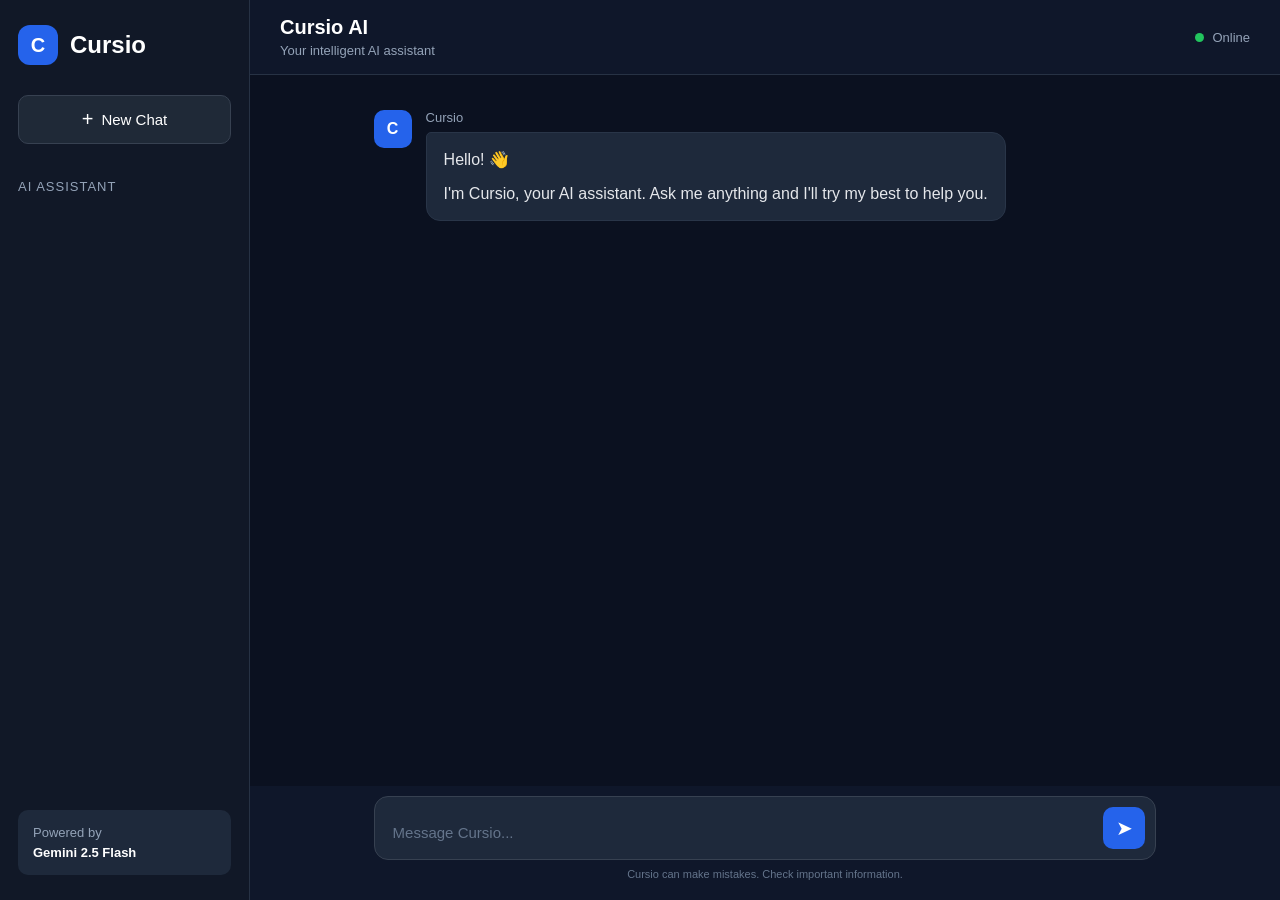
==== frontend/index.html @ e5de21ed "Initial commit" ====
<!DOCTYPE html>
<html lang="en">

<head>
    <meta charset="UTF-8">
    <meta name="viewport" content="width=device-width, initial-scale=1.0">

    <title>Cursio AI</title>

    <link rel="stylesheet" href="style.css">
</head>

<body>

<div class="app">

    <!-- SIDEBAR -->
    <aside class="sidebar">

        <div class="logo">
            <div class="logo-icon">C</div>
            <span>Cursio</span>
        </div>

        <button class="new-chat" onclick="newChat()">
            <span>+</span>
            New Chat
        </button>

        <div class="sidebar-title">
            AI Assistant
        </div>

        <div class="sidebar-info">
            <p>Powered by</p>
            <strong>Gemini 2.5 Flash</strong>
        </div>

    </aside>


    <!-- MAIN -->
    <main class="main">

        <!-- HEADER -->
        <header class="header">

            <div>
                <h1>Cursio AI</h1>
                <p>Your intelligent AI assistant</p>
            </div>

            <div class="connection">
                <span class="connection-dot"></span>
                Online
            </div>

        </header>


        <!-- CHAT -->
        <section id="chatBox" class="chat-box">

            <!-- Welcome message -->
            <div class="message bot-message">

                <div class="avatar">
                    C
                </div>

                <div class="message-body">

                    <div class="name">
                        Cursio
                    </div>

                    <div class="bubble">
                        <p>
                            Hello! 👋
                        </p>

                        <p>
                            I'm Cursio, your AI assistant.
                            Ask me anything and I'll try my best to help you.
                        </p>
                    </div>

                </div>

            </div>

        </section>


        <!-- INPUT -->
        <div class="input-container">

            <div class="input-box">

                <textarea
                    id="messageInput"
                    placeholder="Message Cursio..."
                    rows="1"
                    autocomplete="off"
                ></textarea>

                <button
                    id="sendButton"
                    onclick="sendMessage()"
                    title="Send message"
                >
                    ➤
                </button>

            </div>

            <p class="disclaimer">
                Cursio can make mistakes. Check important information.
            </p>

        </div>

    </main>

</div>


<script src="script.js"></script>

</body>
</html>
---- frontend/style.css ----
* {
    margin: 0;
    padding: 0;
    box-sizing: border-box;
}

body {
    font-family: Arial, Helvetica, sans-serif;
    background: #0b1120;
    color: #ffffff;
    height: 100vh;
    overflow: hidden;
}


/* APP */

.app {
    display: flex;
    height: 100vh;
}


/* SIDEBAR */

.sidebar {
    width: 250px;
    background: #111827;
    border-right: 1px solid #273244;

    padding: 25px 18px;

    display: flex;
    flex-direction: column;
}

.logo {
    display: flex;
    align-items: center;
    gap: 12px;

    font-size: 24px;
    font-weight: bold;

    margin-bottom: 30px;
}

.logo-icon {
    width: 40px;
    height: 40px;

    border-radius: 12px;

    background: #2563eb;

    display: flex;
    align-items: center;
    justify-content: center;

    font-size: 20px;
}

.new-chat {
    width: 100%;

    border: 1px solid #374151;

    background: #1f2937;
    color: white;

    padding: 12px;

    border-radius: 10px;

    cursor: pointer;

    font-size: 15px;

    display: flex;
    align-items: center;
    justify-content: center;

    gap: 8px;

    transition: 0.2s;
}

.new-chat:hover {
    background: #374151;
}

.new-chat span {
    font-size: 20px;
}

.sidebar-title {
    margin-top: 35px;

    color: #94a3b8;

    font-size: 13px;

    text-transform: uppercase;

    letter-spacing: 1px;
}

.sidebar-info {
    margin-top: auto;

    background: #1e293b;

    padding: 15px;

    border-radius: 10px;

    color: #94a3b8;

    font-size: 13px;
}

.sidebar-info strong {
    display: block;

    margin-top: 5px;

    color: white;
}


/* MAIN */

.main {
    flex: 1;

    display: flex;
    flex-direction: column;

    min-width: 0;
}


/* HEADER */

.header {
    height: 75px;

    border-bottom: 1px solid #273244;

    padding: 0 30px;

    display: flex;

    align-items: center;

    justify-content: space-between;

    background: #0f172a;
}

.header h1 {
    font-size: 20px;

    margin-bottom: 4px;
}

.header p {
    color: #94a3b8;

    font-size: 13px;
}

.connection {
    display: flex;

    align-items: center;

    gap: 8px;

    color: #94a3b8;

    font-size: 13px;
}

.connection-dot {
    width: 9px;
    height: 9px;

    background: #22c55e;

    border-radius: 50%;
}


/* CHAT BOX */

.chat-box {
    flex: 1;

    overflow-y: auto;

    padding: 35px 12%;

    scroll-behavior: smooth;
}


/* MESSAGE */

.message {
    display: flex;

    gap: 14px;

    margin-bottom: 30px;

    max-width: 850px;
}

.avatar {
    flex-shrink: 0;

    width: 38px;
    height: 38px;

    border-radius: 10px;

    background: #2563eb;

    display: flex;

    align-items: center;
    justify-content: center;

    font-weight: bold;
}

.message-body {
    min-width: 0;
}

.name {
    color: #94a3b8;

    font-size: 13px;

    margin-bottom: 7px;
}

.bubble {
    background: #1e293b;

    border: 1px solid #293548;

    padding: 14px 17px;

    border-radius: 5px 14px 14px 14px;

    line-height: 1.6;

    color: #e5e7eb;

    word-wrap: break-word;
}

.bubble p {
    margin-bottom: 8px;
}

.bubble p:last-child {
    margin-bottom: 0;
}


/* USER MESSAGE */

.user-message {
    justify-content: flex-end;

    margin-left: auto;
}

.user-message .avatar {
    display: none;
}

.user-message .message-body {
    max-width: 75%;
}

.user-message .name {
    text-align: right;
}

.user-message .bubble {
    background: #2563eb;

    border: none;

    border-radius: 14px 5px 14px 14px;

    color: white;
}


/* TYPING */

.typing {
    display: flex;

    gap: 5px;

    padding: 18px;
}

.typing span {
    width: 7px;
    height: 7px;

    background: #94a3b8;

    border-radius: 50%;

    animation: bounce 1.2s infinite;
}

.typing span:nth-child(2) {
    animation-delay: 0.2s;
}

.typing span:nth-child(3) {
    animation-delay: 0.4s;
}

@keyframes bounce {

    0%, 60%, 100% {
        transform: translateY(0);
    }

    30% {
        transform: translateY(-5px);
    }
}


/* INPUT */

.input-container {
    padding: 10px 12% 20px;

    background: #0f172a;
}

.input-box {
    max-width: 900px;

    margin: auto;

    display: flex;

    align-items: flex-end;

    gap: 10px;

    background: #1e293b;

    border: 1px solid #374151;

    border-radius: 14px;

    padding: 10px;
}

.input-box:focus-within {
    border-color: #2563eb;
}

textarea {
    flex: 1;

    resize: none;

    border: none;

    outline: none;

    background: transparent;

    color: white;

    font-size: 15px;

    font-family: inherit;

    padding: 8px;

    max-height: 150px;
}

textarea::placeholder {
    color: #64748b;
}

#sendButton {
    width: 42px;
    height: 42px;

    border: none;

    border-radius: 10px;

    background: #2563eb;

    color: white;

    font-size: 20px;

    cursor: pointer;

    display: flex;

    align-items: center;
    justify-content: center;
}

#sendButton:hover {
    background: #1d4ed8;
}

#sendButton:disabled {
    background: #475569;

    cursor: not-allowed;
}

.disclaimer {
    text-align: center;

    color: #64748b;

    font-size: 11px;

    margin-top: 8px;
}


/* SCROLLBAR */

::-webkit-scrollbar {
    width: 7px;
}

::-webkit-scrollbar-track {
    background: transparent;
}

::-webkit-scrollbar-thumb {
    background: #334155;

    border-radius: 10px;
}


/* MOBILE */

@media (max-width: 700px) {

    .sidebar {
        display: none;
    }

    .header {
        padding: 0 18px;
    }

    .chat-box {
        padding: 25px 15px;
    }

    .input-container {
        padding: 10px 15px 15px;
    }

    .user-message .message-body {
        max-width: 85%;
    }
}
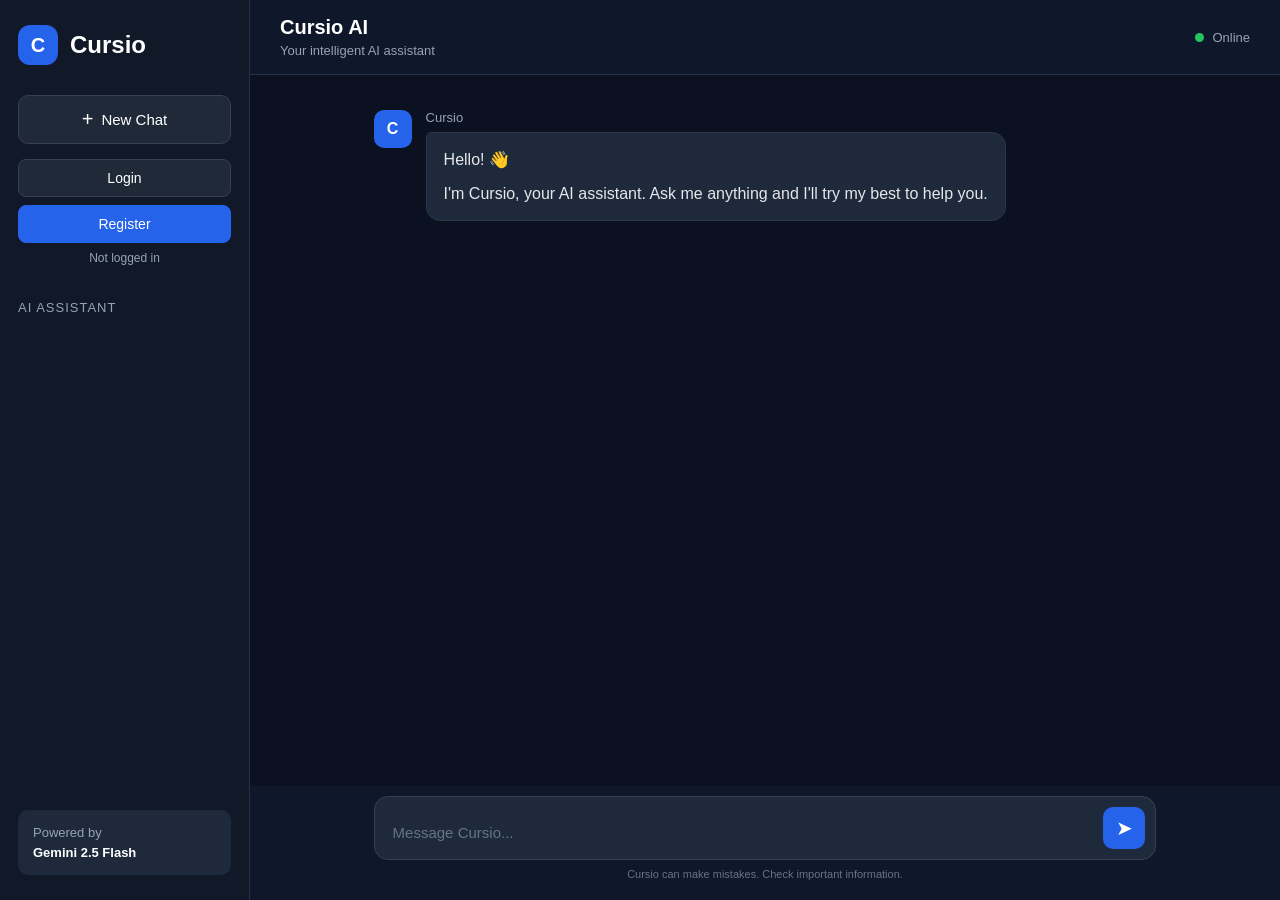
==== commit fa78b975: "Add authentication and authorization" ====
--- a/frontend/index.html
+++ b/frontend/index.html
@@ -27,6 +27,37 @@
             New Chat
         </button>
 
+        <!-- AUTH -->
+        <div class="auth-section">
+
+            <button
+                    id="loginButton"
+                    class="auth-button"
+                    onclick="openAuthModal('login')">
+                Login
+            </button>
+
+            <button
+                    id="registerButton"
+                    class="auth-button register-button"
+                    onclick="openAuthModal('register')">
+                Register
+            </button>
+
+            <button
+                    id="logoutButton"
+                    class="auth-button logout-button"
+                    onclick="logoutUser()"
+                    style="display:none;">
+                Logout
+            </button>
+
+            <div id="userStatus" class="user-status">
+                Not logged in
+            </div>
+
+        </div>
+
         <div class="sidebar-title">
             AI Assistant
         </div>
@@ -61,7 +92,6 @@
         <!-- CHAT -->
         <section id="chatBox" class="chat-box">
 
-            <!-- Welcome message -->
             <div class="message bot-message">
 
                 <div class="avatar">
@@ -75,6 +105,7 @@
                     </div>
 
                     <div class="bubble">
+
                         <p>
                             Hello! 👋
                         </p>
@@ -83,6 +114,7 @@
                             I'm Cursio, your AI assistant.
                             Ask me anything and I'll try my best to help you.
                         </p>
+
                     </div>
 
                 </div>
@@ -98,18 +130,18 @@
             <div class="input-box">
 
                 <textarea
-                    id="messageInput"
-                    placeholder="Message Cursio..."
-                    rows="1"
-                    autocomplete="off"
-                ></textarea>
+                        id="messageInput"
+                        placeholder="Message Cursio..."
+                        rows="1"
+                        autocomplete="off"></textarea>
 
                 <button
-                    id="sendButton"
-                    onclick="sendMessage()"
-                    title="Send message"
-                >
+                        id="sendButton"
+                        onclick="sendMessage()"
+                        title="Send message">
+
                     ➤
+
                 </button>
 
             </div>
@@ -125,7 +157,106 @@
 </div>
 
 
+<!-- =====================================================
+     AUTH MODAL
+     ===================================================== -->
+
+<div id="authModal" class="modal">
+
+    <div class="modal-content">
+
+        <button
+                class="close-button"
+                onclick="closeAuthModal()">
+            ×
+        </button>
+
+        <div class="modal-logo">
+            C
+        </div>
+
+        <h2 id="authTitle">
+            Login to Cursio
+        </h2>
+
+        <p id="authSubtitle">
+            Welcome back!
+        </p>
+
+
+        <form id="authForm">
+
+            <div class="form-group">
+
+                <label for="username">
+                    Username
+                </label>
+
+                <input
+                        type="text"
+                        id="username"
+                        placeholder="Enter username"
+                        required>
+
+            </div>
+
+
+            <div class="form-group">
+
+                <label for="password">
+                    Password
+                </label>
+
+                <input
+                        type="password"
+                        id="password"
+                        placeholder="Enter password"
+                        required>
+
+            </div>
+
+
+            <button
+                    type="submit"
+                    id="authSubmitButton"
+                    class="auth-submit">
+
+                Login
+
+            </button>
+
+        </form>
+
+
+        <div class="auth-switch">
+
+            <span id="authSwitchText">
+                Don't have an account?
+            </span>
+
+            <button
+                    type="button"
+                    id="authSwitchButton"
+                    onclick="switchAuthMode()">
+
+                Register
+
+            </button>
+
+        </div>
+
+        <div
+                id="authError"
+                class="auth-error">
+        </div>
+
+    </div>
+
+</div>
+
+
 <script src="script.js"></script>
 
 </body>
+
 </html>
--- a/frontend/style.css
+++ b/frontend/style.css
@@ -485,4 +485,367 @@
     .user-message .message-body {
         max-width: 85%;
     }
+}
+/* =====================================================
+   AUTHENTICATION
+   ===================================================== */
+
+.auth-section {
+    margin-top: 15px;
+}
+
+
+.auth-button {
+    width: 100%;
+
+    border: 1px solid #374151;
+
+    background: #1f2937;
+
+    color: white;
+
+    padding: 10px;
+
+    border-radius: 8px;
+
+    cursor: pointer;
+
+    font-size: 14px;
+
+    margin-bottom: 8px;
+
+    transition: 0.2s;
+}
+
+
+.auth-button:hover {
+    background: #374151;
+}
+
+
+.register-button {
+    background: #2563eb;
+
+    border-color: #2563eb;
+}
+
+
+.register-button:hover {
+    background: #1d4ed8;
+}
+
+
+.logout-button {
+    background: #7f1d1d;
+
+    border-color: #7f1d1d;
+}
+
+
+.logout-button:hover {
+    background: #991b1b;
+}
+
+
+.user-status {
+    text-align: center;
+
+    color: #94a3b8;
+
+    font-size: 12px;
+
+    margin-top: 5px;
+
+    word-break: break-word;
+}
+/* =====================================================
+   AUTH SECTION
+   ===================================================== */
+
+.auth-section {
+    margin-top: 15px;
+}
+
+.auth-button {
+    width: 100%;
+    border: 1px solid #374151;
+    background: #1f2937;
+    color: white;
+    padding: 10px;
+    border-radius: 8px;
+    cursor: pointer;
+    font-size: 14px;
+    margin-bottom: 8px;
+    transition: 0.2s;
+}
+
+.auth-button:hover {
+    background: #374151;
+}
+
+.register-button {
+    background: #2563eb;
+    border-color: #2563eb;
+}
+
+.register-button:hover {
+    background: #1d4ed8;
+}
+
+.logout-button {
+    background: #7f1d1d;
+    border-color: #7f1d1d;
+}
+
+.logout-button:hover {
+    background: #991b1b;
+}
+
+.user-status {
+    text-align: center;
+    color: #94a3b8;
+    font-size: 12px;
+    margin-top: 5px;
+    word-break: break-word;
+}
+
+
+/* =====================================================
+   AUTH MODAL
+   ===================================================== */
+
+.modal {
+    position: fixed;
+
+    inset: 0;
+
+    background: rgba(0, 0, 0, 0.65);
+
+    display: none;
+
+    align-items: center;
+
+    justify-content: center;
+
+    z-index: 1000;
+
+    backdrop-filter: blur(5px);
+}
+
+.modal.show {
+    display: flex;
+}
+
+.modal-content {
+    position: relative;
+
+    width: 400px;
+
+    max-width: 90%;
+
+    background: #111827;
+
+    border: 1px solid #273244;
+
+    border-radius: 16px;
+
+    padding: 35px;
+
+    box-shadow:
+        0 25px 60px rgba(0, 0, 0, 0.5);
+}
+
+.close-button {
+    position: absolute;
+
+    top: 15px;
+
+    right: 18px;
+
+    border: none;
+
+    background: transparent;
+
+    color: #94a3b8;
+
+    font-size: 28px;
+
+    cursor: pointer;
+
+    line-height: 1;
+}
+
+.close-button:hover {
+    color: white;
+}
+
+.modal-logo {
+    width: 55px;
+
+    height: 55px;
+
+    border-radius: 15px;
+
+    background: #2563eb;
+
+    display: flex;
+
+    align-items: center;
+
+    justify-content: center;
+
+    font-size: 25px;
+
+    font-weight: bold;
+
+    margin: 0 auto 20px;
+}
+
+.modal-content h2 {
+    text-align: center;
+
+    font-size: 22px;
+
+    margin-bottom: 8px;
+}
+
+.modal-content > p {
+    text-align: center;
+
+    color: #94a3b8;
+
+    font-size: 14px;
+
+    margin-bottom: 25px;
+}
+
+
+/* FORM */
+
+.form-group {
+    margin-bottom: 18px;
+}
+
+.form-group label {
+    display: block;
+
+    color: #cbd5e1;
+
+    font-size: 13px;
+
+    margin-bottom: 7px;
+}
+
+.form-group input {
+    width: 100%;
+
+    padding: 12px 14px;
+
+    background: #1e293b;
+
+    border: 1px solid #374151;
+
+    border-radius: 9px;
+
+    color: white;
+
+    font-size: 14px;
+
+    outline: none;
+}
+
+.form-group input:focus {
+    border-color: #2563eb;
+}
+
+.form-group input::placeholder {
+    color: #64748b;
+}
+
+
+/* SUBMIT */
+
+.auth-submit {
+    width: 100%;
+
+    padding: 12px;
+
+    border: none;
+
+    border-radius: 9px;
+
+    background: #2563eb;
+
+    color: white;
+
+    font-size: 15px;
+
+    font-weight: 600;
+
+    cursor: pointer;
+
+    margin-top: 5px;
+
+    transition: 0.2s;
+}
+
+.auth-submit:hover {
+    background: #1d4ed8;
+}
+
+
+/* SWITCH */
+
+.auth-switch {
+    text-align: center;
+
+    margin-top: 20px;
+
+    color: #94a3b8;
+
+    font-size: 13px;
+}
+
+.auth-switch button {
+    border: none;
+
+    background: transparent;
+
+    color: #60a5fa;
+
+    cursor: pointer;
+
+    font-size: 13px;
+
+    margin-left: 4px;
+}
+
+.auth-switch button:hover {
+    text-decoration: underline;
+}
+
+
+/* ERROR */
+
+.auth-error {
+    text-align: center;
+
+    color: #ef4444;
+
+    font-size: 13px;
+
+    margin-top: 15px;
+
+    min-height: 18px;
+}
+
+
+/* MOBILE */
+
+@media (max-width: 500px) {
+
+    .modal-content {
+        padding: 28px 22px;
+    }
+
 }
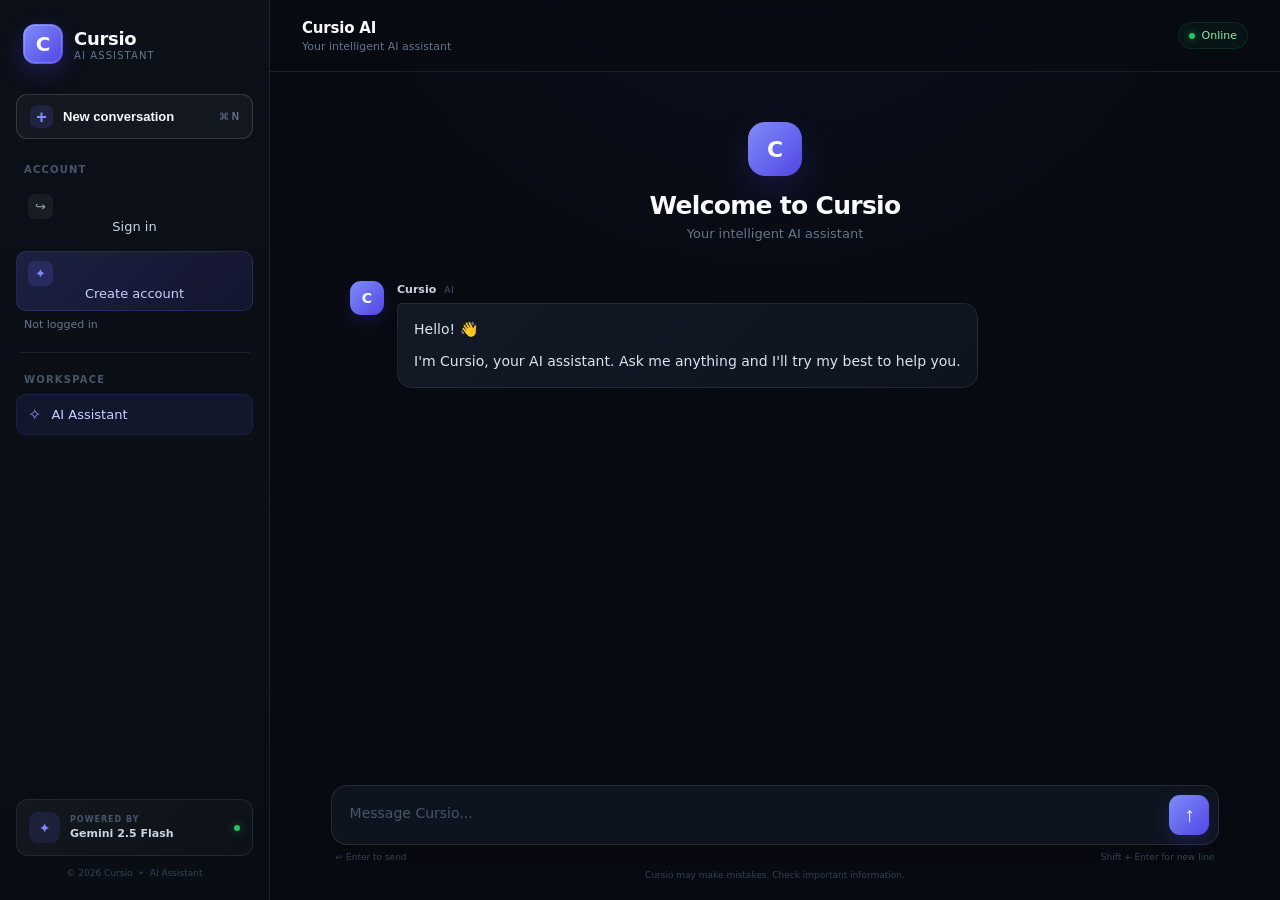
==== commit 09fdd2cc: "ui changes" ====
--- a/frontend/index.html
+++ b/frontend/index.html
@@ -14,83 +14,213 @@
 
 <div class="app">
 
-    <!-- SIDEBAR -->
+    <!-- ================= SIDEBAR ================= -->
+
     <aside class="sidebar">
 
-        <div class="logo">
-            <div class="logo-icon">C</div>
-            <span>Cursio</span>
-        </div>
+        <div class="brand">
+
+            <div class="brand-icon">
+                <span>C</span>
+            </div>
+
+            <div class="brand-text">
+                <span class="brand-name">Cursio</span>
+                <span class="brand-version">AI Assistant</span>
+            </div>
+
+        </div>
+
 
         <button class="new-chat" onclick="newChat()">
-            <span>+</span>
-            New Chat
+
+            <span class="new-chat-icon">+</span>
+
+            <span>New conversation</span>
+
+            <span class="new-chat-shortcut">⌘ N</span>
+
         </button>
 
+
         <!-- AUTH -->
+
         <div class="auth-section">
+
+            <div class="auth-label">
+                ACCOUNT
+            </div>
 
             <button
                     id="loginButton"
                     class="auth-button"
                     onclick="openAuthModal('login')">
-                Login
+
+                <span class="auth-icon">↪</span>
+                <span>Sign in</span>
+
             </button>
+
 
             <button
                     id="registerButton"
                     class="auth-button register-button"
                     onclick="openAuthModal('register')">
-                Register
+
+                <span class="auth-icon">✦</span>
+                <span>Create account</span>
+
             </button>
+
 
             <button
                     id="logoutButton"
                     class="auth-button logout-button"
                     onclick="logoutUser()"
                     style="display:none;">
-                Logout
+
+                <span class="auth-icon">↪</span>
+                <span>Sign out</span>
+
             </button>
 
+
             <div id="userStatus" class="user-status">
-                Not logged in
-            </div>
-
-        </div>
-
-        <div class="sidebar-title">
-            AI Assistant
-        </div>
-
-        <div class="sidebar-info">
-            <p>Powered by</p>
-            <strong>Gemini 2.5 Flash</strong>
+                <span class="status-dot"></span>
+                <span>Not logged in</span>
+            </div>
+
+        </div>
+
+
+        <div class="sidebar-divider"></div>
+
+
+        <div class="sidebar-section">
+
+            <div class="sidebar-section-title">
+                WORKSPACE
+            </div>
+
+            <div class="sidebar-item active">
+
+                <span class="sidebar-item-icon">✧</span>
+
+                <span>AI Assistant</span>
+
+            </div>
+
+        </div>
+
+
+        <!-- BOTTOM INFO -->
+
+        <div class="sidebar-bottom">
+
+            <div class="model-card">
+
+                <div class="model-icon">
+                    ✦
+                </div>
+
+                <div class="model-info">
+
+                    <span class="model-label">
+                        POWERED BY
+                    </span>
+
+                    <strong>
+                        Gemini 2.5 Flash
+                    </strong>
+
+                </div>
+
+                <span class="model-status"></span>
+
+            </div>
+
+
+            <div class="sidebar-footer">
+
+                <span>© 2026 Cursio</span>
+
+                <span>•</span>
+
+                <span>AI Assistant</span>
+
+            </div>
+
         </div>
 
     </aside>
 
 
-    <!-- MAIN -->
+    <!-- ================= MAIN ================= -->
+
     <main class="main">
 
+
         <!-- HEADER -->
+
         <header class="header">
 
-            <div>
-                <h1>Cursio AI</h1>
-                <p>Your intelligent AI assistant</p>
-            </div>
-
-            <div class="connection">
-                <span class="connection-dot"></span>
-                Online
+            <div class="header-left">
+
+                <div class="mobile-brand">
+                    <div class="mobile-brand-icon">C</div>
+                    <span>Cursio</span>
+                </div>
+
+                <div class="header-title">
+
+                    <h1>
+                        Cursio AI
+                    </h1>
+
+                    <p>
+                        Your intelligent AI assistant
+                    </p>
+
+                </div>
+
+            </div>
+
+
+            <div class="header-right">
+
+                <div class="connection">
+
+                    <span class="connection-dot"></span>
+
+                    <span>Online</span>
+
+                </div>
+
             </div>
 
         </header>
 
 
-        <!-- CHAT -->
+        <!-- ================= CHAT ================= -->
+
         <section id="chatBox" class="chat-box">
+
+            <div class="welcome-container">
+
+                <div class="welcome-icon">
+                    C
+                </div>
+
+                <div class="welcome-title">
+                    Welcome to Cursio
+                </div>
+
+                <div class="welcome-subtitle">
+                    Your intelligent AI assistant
+                </div>
+
+            </div>
+
 
             <div class="message bot-message">
 
@@ -98,11 +228,21 @@
                     C
                 </div>
 
+
                 <div class="message-body">
 
-                    <div class="name">
-                        Cursio
+                    <div class="message-meta">
+
+                        <div class="name">
+                            Cursio
+                        </div>
+
+                        <div class="message-time">
+                            AI
+                        </div>
+
                     </div>
+
 
                     <div class="bubble">
 
@@ -124,30 +264,51 @@
         </section>
 
 
-        <!-- INPUT -->
+        <!-- ================= INPUT ================= -->
+
         <div class="input-container">
 
-            <div class="input-box">
-
-                <textarea
-                        id="messageInput"
-                        placeholder="Message Cursio..."
-                        rows="1"
-                        autocomplete="off"></textarea>
-
-                <button
-                        id="sendButton"
-                        onclick="sendMessage()"
-                        title="Send message">
-
-                    ➤
-
-                </button>
-
-            </div>
+            <div class="input-wrapper">
+
+                <div class="input-box">
+
+                    <textarea
+                            id="messageInput"
+                            placeholder="Message Cursio..."
+                            rows="1"
+                            autocomplete="off"></textarea>
+
+
+                    <button
+                            id="sendButton"
+                            onclick="sendMessage()"
+                            title="Send message"
+                            aria-label="Send message">
+
+                        <span>↑</span>
+
+                    </button>
+
+                </div>
+
+
+                <div class="input-footer">
+
+                    <span>
+                        ↵ Enter to send
+                    </span>
+
+                    <span>
+                        Shift + Enter for new line
+                    </span>
+
+                </div>
+
+            </div>
+
 
             <p class="disclaimer">
-                Cursio can make mistakes. Check important information.
+                Cursio may make mistakes. Check important information.
             </p>
 
         </div>
@@ -165,20 +326,36 @@
 
     <div class="modal-content">
 
+
         <button
                 class="close-button"
-                onclick="closeAuthModal()">
+                onclick="closeAuthModal()"
+                aria-label="Close">
+
             ×
+
         </button>
 
-        <div class="modal-logo">
-            C
-        </div>
+
+        <div class="modal-top">
+
+            <div class="modal-logo">
+                C
+            </div>
+
+            <div class="security-badge">
+                <span>●</span>
+                Secure authentication
+            </div>
+
+        </div>
+
 
         <h2 id="authTitle">
             Login to Cursio
         </h2>
 
+
         <p id="authSubtitle">
             Welcome back!
         </p>
@@ -186,17 +363,27 @@
 
         <form id="authForm">
 
+
             <div class="form-group">
 
                 <label for="username">
                     Username
                 </label>
 
-                <input
-                        type="text"
-                        id="username"
-                        placeholder="Enter username"
-                        required>
+                <div class="input-field">
+
+                    <span class="field-icon">
+                        @
+                    </span>
+
+                    <input
+                            type="text"
+                            id="username"
+                            placeholder="Enter your username"
+                            autocomplete="username"
+                            required>
+
+                </div>
 
             </div>
 
@@ -207,11 +394,20 @@
                     Password
                 </label>
 
-                <input
-                        type="password"
-                        id="password"
-                        placeholder="Enter password"
-                        required>
+                <div class="input-field">
+
+                    <span class="field-icon">
+                        ◈
+                    </span>
+
+                    <input
+                            type="password"
+                            id="password"
+                            placeholder="Enter your password"
+                            autocomplete="current-password"
+                            required>
+
+                </div>
 
             </div>
 
@@ -221,7 +417,11 @@
                     id="authSubmitButton"
                     class="auth-submit">
 
-                Login
+                <span>Login</span>
+
+                <span class="submit-arrow">
+                    →
+                </span>
 
             </button>
 
@@ -245,11 +445,23 @@
 
         </div>
 
+
         <div
                 id="authError"
                 class="auth-error">
         </div>
 
+
+        <div class="modal-security">
+
+            <span>🔒</span>
+
+            <span>
+                Your connection is protected
+            </span>
+
+        </div>
+
     </div>
 
 </div>
--- a/frontend/style.css
+++ b/frontend/style.css
@@ -1,278 +1,971 @@
+/* =====================================================
+   CURSIO AI
+   PREMIUM DARK UI
+   ===================================================== */
+
 * {
     margin: 0;
     padding: 0;
     box-sizing: border-box;
 }
 
+
+:root {
+    --bg-main: #080b12;
+    --bg-sidebar: #0b0f17;
+    --bg-card: #101620;
+    --bg-card-hover: #151c28;
+
+    --border: rgba(255, 255, 255, 0.08);
+    --border-hover: rgba(255, 255, 255, 0.14);
+
+    --text-primary: #f8fafc;
+    --text-secondary: #94a3b8;
+    --text-muted: #64748b;
+
+    --accent: #6366f1;
+    --accent-light: #818cf8;
+    --accent-dark: #4f46e5;
+
+    --success: #22c55e;
+    --danger: #ef4444;
+
+    --radius: 14px;
+}
+
+
+html,
 body {
-    font-family: Arial, Helvetica, sans-serif;
-    background: #0b1120;
-    color: #ffffff;
+    width: 100%;
+    height: 100%;
+}
+
+
+body {
+    font-family:
+        Inter,
+        ui-sans-serif,
+        system-ui,
+        -apple-system,
+        BlinkMacSystemFont,
+        "Segoe UI",
+        sans-serif;
+
+    background: var(--bg-main);
+    color: var(--text-primary);
+
+    overflow: hidden;
+
+    -webkit-font-smoothing: antialiased;
+}
+
+
+/* =====================================================
+   APP
+   ===================================================== */
+
+.app {
+    display: flex;
+    width: 100%;
     height: 100vh;
-    overflow: hidden;
-}
-
-
-/* APP */
-
-.app {
-    display: flex;
+}
+
+
+/* =====================================================
+   SIDEBAR
+   ===================================================== */
+
+.sidebar {
+    width: 270px;
+    min-width: 270px;
+
     height: 100vh;
-}
-
-
-/* SIDEBAR */
-
-.sidebar {
-    width: 250px;
-    background: #111827;
-    border-right: 1px solid #273244;
-
-    padding: 25px 18px;
+
+    background:
+        linear-gradient(
+            180deg,
+            #0c1018 0%,
+            #090d14 100%
+        );
+
+    border-right: 1px solid var(--border);
+
+    padding: 22px 16px;
 
     display: flex;
     flex-direction: column;
-}
-
-.logo {
-    display: flex;
-    align-items: center;
-    gap: 12px;
-
-    font-size: 24px;
-    font-weight: bold;
-
-    margin-bottom: 30px;
-}
-
-.logo-icon {
+
+    position: relative;
+
+    z-index: 10;
+}
+
+
+/* =====================================================
+   BRAND
+   ===================================================== */
+
+.brand {
+    display: flex;
+    align-items: center;
+
+    gap: 11px;
+
+    padding: 2px 7px;
+
+    margin-bottom: 28px;
+}
+
+
+.brand-icon {
     width: 40px;
     height: 40px;
 
     border-radius: 12px;
 
-    background: #2563eb;
+    background:
+        linear-gradient(
+            135deg,
+            #818cf8,
+            #4f46e5
+        );
 
     display: flex;
     align-items: center;
     justify-content: center;
 
+    box-shadow:
+        0 8px 25px rgba(79, 70, 229, 0.28);
+
+    position: relative;
+}
+
+
+.brand-icon::after {
+    content: "";
+
+    position: absolute;
+
+    inset: 1px;
+
+    border-radius: 11px;
+
+    border: 1px solid rgba(255, 255, 255, 0.2);
+}
+
+
+.brand-icon span {
+    position: relative;
+
+    z-index: 2;
+
     font-size: 20px;
-}
+    font-weight: 800;
+}
+
+
+.brand-text {
+    display: flex;
+    flex-direction: column;
+
+    gap: 1px;
+}
+
+
+.brand-name {
+    font-size: 18px;
+    font-weight: 750;
+
+    letter-spacing: -0.3px;
+}
+
+
+.brand-version {
+    color: var(--text-muted);
+
+    font-size: 10px;
+
+    text-transform: uppercase;
+
+    letter-spacing: 1.1px;
+}
+
+
+/* =====================================================
+   NEW CHAT
+   ===================================================== */
 
 .new-chat {
     width: 100%;
 
-    border: 1px solid #374151;
-
-    background: #1f2937;
+    height: 45px;
+
+    display: flex;
+    align-items: center;
+
+    gap: 10px;
+
+    padding: 0 13px;
+
+    border-radius: 11px;
+
+    border: 1px solid var(--border-hover);
+
+    background:
+        rgba(255, 255, 255, 0.035);
+
+    color: var(--text-primary);
+
+    font-size: 13px;
+    font-weight: 550;
+
+    cursor: pointer;
+
+    transition:
+        background 0.2s ease,
+        border 0.2s ease,
+        transform 0.2s ease;
+}
+
+
+.new-chat:hover {
+    background: rgba(255, 255, 255, 0.07);
+
+    border-color: rgba(129, 140, 248, 0.35);
+
+    transform: translateY(-1px);
+}
+
+
+.new-chat:active {
+    transform: translateY(0);
+}
+
+
+.new-chat-icon {
+    width: 23px;
+    height: 23px;
+
+    border-radius: 7px;
+
+    background: rgba(99, 102, 241, 0.16);
+
+    color: var(--accent-light);
+
+    display: flex;
+    align-items: center;
+    justify-content: center;
+
+    font-size: 18px;
+
+    line-height: 1;
+}
+
+
+.new-chat-shortcut {
+    margin-left: auto;
+
+    color: var(--text-muted);
+
+    font-size: 10px;
+}
+
+
+/* =====================================================
+   AUTH
+   ===================================================== */
+
+.auth-section {
+    margin-top: 25px;
+}
+
+
+.auth-label,
+.sidebar-section-title {
+    color: #475569;
+
+    font-size: 10px;
+    font-weight: 700;
+
+    letter-spacing: 1.2px;
+
+    margin: 0 8px 9px;
+}
+
+
+.auth-button {
+    width: 100%;
+
+    min-height: 40px;
+
+    display: flex;
+    align-items: center;
+
+    gap: 10px;
+
+    padding: 9px 11px;
+
+    margin-bottom: 7px;
+
+    border-radius: 10px;
+
+    border: 1px solid transparent;
+
+    background: transparent;
+
+    color: #cbd5e1;
+
+    font-family: inherit;
+
+    font-size: 13px;
+    font-weight: 500;
+
+    cursor: pointer;
+
+    transition: 0.2s ease;
+}
+
+
+.auth-button:hover {
+    background: rgba(255, 255, 255, 0.05);
+
+    border-color: var(--border);
+
     color: white;
+}
+
+
+.auth-icon {
+    width: 25px;
+    height: 25px;
+
+    border-radius: 7px;
+
+    display: flex;
+    align-items: center;
+    justify-content: center;
+
+    background: rgba(255, 255, 255, 0.055);
+
+    color: #94a3b8;
+
+    font-size: 13px;
+}
+
+
+.register-button {
+    background:
+        linear-gradient(
+            135deg,
+            rgba(99, 102, 241, 0.2),
+            rgba(79, 70, 229, 0.12)
+        );
+
+    border-color: rgba(99, 102, 241, 0.2);
+
+    color: #c7d2fe;
+}
+
+
+.register-button .auth-icon {
+    background: rgba(99, 102, 241, 0.18);
+
+    color: var(--accent-light);
+}
+
+
+.register-button:hover {
+    background:
+        linear-gradient(
+            135deg,
+            rgba(99, 102, 241, 0.28),
+            rgba(79, 70, 229, 0.18)
+        );
+
+    border-color: rgba(99, 102, 241, 0.4);
+}
+
+
+.logout-button {
+    color: #fca5a5;
+
+    background: rgba(239, 68, 68, 0.06);
+
+    border-color: rgba(239, 68, 68, 0.12);
+}
+
+
+.logout-button:hover {
+    background: rgba(239, 68, 68, 0.12);
+
+    border-color: rgba(239, 68, 68, 0.25);
+}
+
+
+.user-status {
+    display: flex;
+    align-items: center;
+
+    gap: 7px;
+
+    margin: 5px 8px 0;
+
+    color: var(--text-muted);
+
+    font-size: 11px;
+
+    overflow: hidden;
+
+    white-space: nowrap;
+
+    text-overflow: ellipsis;
+}
+
+
+.status-dot {
+    width: 6px;
+    height: 6px;
+
+    min-width: 6px;
+
+    border-radius: 50%;
+
+    background: #64748b;
+}
+
+
+/* =====================================================
+   SIDEBAR DIVIDER
+   ===================================================== */
+
+.sidebar-divider {
+    height: 1px;
+
+    background: var(--border);
+
+    margin: 21px 3px;
+}
+
+
+/* =====================================================
+   SIDEBAR WORKSPACE
+   ===================================================== */
+
+.sidebar-section {
+    display: flex;
+    flex-direction: column;
+}
+
+
+.sidebar-item {
+    display: flex;
+    align-items: center;
+
+    gap: 10px;
+
+    padding: 10px 11px;
+
+    border-radius: 9px;
+
+    color: var(--text-secondary);
+
+    font-size: 13px;
+
+    transition: 0.2s ease;
+}
+
+
+.sidebar-item.active {
+    background: rgba(99, 102, 241, 0.1);
+
+    color: #c7d2fe;
+
+    border: 1px solid rgba(99, 102, 241, 0.12);
+}
+
+
+.sidebar-item-icon {
+    color: var(--accent-light);
+
+    font-size: 16px;
+}
+
+
+/* =====================================================
+   SIDEBAR BOTTOM
+   ===================================================== */
+
+.sidebar-bottom {
+    margin-top: auto;
+}
+
+
+.model-card {
+    display: flex;
+    align-items: center;
+
+    gap: 10px;
 
     padding: 12px;
 
-    border-radius: 10px;
-
-    cursor: pointer;
-
-    font-size: 15px;
+    border-radius: 12px;
+
+    background:
+        linear-gradient(
+            135deg,
+            rgba(255, 255, 255, 0.045),
+            rgba(255, 255, 255, 0.018)
+        );
+
+    border: 1px solid var(--border);
+}
+
+
+.model-icon {
+    width: 31px;
+    height: 31px;
+
+    border-radius: 9px;
+
+    background: rgba(99, 102, 241, 0.13);
 
     display: flex;
     align-items: center;
     justify-content: center;
 
-    gap: 8px;
-
-    transition: 0.2s;
-}
-
-.new-chat:hover {
-    background: #374151;
-}
-
-.new-chat span {
-    font-size: 20px;
-}
-
-.sidebar-title {
-    margin-top: 35px;
-
-    color: #94a3b8;
-
-    font-size: 13px;
-
-    text-transform: uppercase;
+    color: var(--accent-light);
+
+    font-size: 14px;
+}
+
+
+.model-info {
+    display: flex;
+    flex-direction: column;
+
+    gap: 3px;
+
+    min-width: 0;
+}
+
+
+.model-label {
+    color: #475569;
+
+    font-size: 8px;
+    font-weight: 700;
 
     letter-spacing: 1px;
 }
 
-.sidebar-info {
-    margin-top: auto;
-
-    background: #1e293b;
-
-    padding: 15px;
-
-    border-radius: 10px;
-
-    color: #94a3b8;
-
-    font-size: 13px;
-}
-
-.sidebar-info strong {
-    display: block;
-
-    margin-top: 5px;
-
-    color: white;
-}
-
-
-/* MAIN */
+
+.model-info strong {
+    color: #cbd5e1;
+
+    font-size: 11px;
+    font-weight: 600;
+}
+
+
+.model-status {
+    width: 6px;
+    height: 6px;
+
+    border-radius: 50%;
+
+    background: var(--success);
+
+    margin-left: auto;
+
+    box-shadow:
+        0 0 10px rgba(34, 197, 94, 0.5);
+}
+
+
+.sidebar-footer {
+    display: flex;
+    align-items: center;
+
+    justify-content: center;
+
+    gap: 6px;
+
+    color: #334155;
+
+    font-size: 9px;
+
+    margin-top: 12px;
+}
+
+
+/* =====================================================
+   MAIN
+   ===================================================== */
 
 .main {
     flex: 1;
 
+    min-width: 0;
+
+    height: 100vh;
+
     display: flex;
     flex-direction: column;
 
-    min-width: 0;
-}
-
-
-/* HEADER */
+    background:
+        radial-gradient(
+            circle at 50% -20%,
+            rgba(99, 102, 241, 0.07),
+            transparent 40%
+        ),
+        var(--bg-main);
+}
+
+
+/* =====================================================
+   HEADER
+   ===================================================== */
 
 .header {
-    height: 75px;
-
-    border-bottom: 1px solid #273244;
-
-    padding: 0 30px;
-
-    display: flex;
-
+    height: 72px;
+    min-height: 72px;
+
+    padding: 0 32px;
+
+    display: flex;
     align-items: center;
 
     justify-content: space-between;
 
-    background: #0f172a;
-}
-
-.header h1 {
-    font-size: 20px;
-
-    margin-bottom: 4px;
-}
-
-.header p {
-    color: #94a3b8;
-
-    font-size: 13px;
-}
+    border-bottom: 1px solid var(--border);
+
+    background: rgba(8, 11, 18, 0.75);
+
+    backdrop-filter: blur(18px);
+
+    position: relative;
+
+    z-index: 5;
+}
+
+
+.header-left {
+    display: flex;
+    align-items: center;
+}
+
+
+.header-title h1 {
+    font-size: 15px;
+
+    font-weight: 650;
+
+    letter-spacing: -0.2px;
+}
+
+
+.header-title p {
+    margin-top: 3px;
+
+    color: var(--text-muted);
+
+    font-size: 11px;
+}
+
+
+.header-right {
+    display: flex;
+    align-items: center;
+}
+
 
 .connection {
     display: flex;
-
-    align-items: center;
-
-    gap: 8px;
-
-    color: #94a3b8;
-
-    font-size: 13px;
-}
+    align-items: center;
+
+    gap: 7px;
+
+    padding: 6px 10px;
+
+    border-radius: 20px;
+
+    background: rgba(34, 197, 94, 0.055);
+
+    border: 1px solid rgba(34, 197, 94, 0.12);
+
+    color: #86efac;
+
+    font-size: 11px;
+}
+
 
 .connection-dot {
-    width: 9px;
-    height: 9px;
-
-    background: #22c55e;
+    width: 6px;
+    height: 6px;
 
     border-radius: 50%;
-}
-
-
-/* CHAT BOX */
+
+    background: var(--success);
+
+    box-shadow:
+        0 0 9px rgba(34, 197, 94, 0.7);
+
+    animation: pulse 2s infinite;
+}
+
+
+@keyframes pulse {
+
+    0%,
+    100% {
+        opacity: 1;
+    }
+
+    50% {
+        opacity: 0.45;
+    }
+
+}
+
+
+.mobile-brand {
+    display: none;
+}
+
+
+/* =====================================================
+   CHAT
+   ===================================================== */
 
 .chat-box {
     flex: 1;
 
     overflow-y: auto;
 
-    padding: 35px 12%;
+    padding: 42px max(6%, 30px) 30px;
 
     scroll-behavior: smooth;
 }
 
 
-/* MESSAGE */
+.chat-box::-webkit-scrollbar {
+    width: 6px;
+}
+
+
+.chat-box::-webkit-scrollbar-track {
+    background: transparent;
+}
+
+
+.chat-box::-webkit-scrollbar-thumb {
+    background: #1e293b;
+
+    border-radius: 10px;
+}
+
+
+.chat-box::-webkit-scrollbar-thumb:hover {
+    background: #334155;
+}
+
+
+/* =====================================================
+   WELCOME
+   ===================================================== */
+
+.welcome-container {
+    max-width: 820px;
+
+    margin: 8px auto 40px;
+
+    text-align: center;
+}
+
+
+.welcome-icon {
+    width: 54px;
+    height: 54px;
+
+    margin: 0 auto 15px;
+
+    border-radius: 17px;
+
+    display: flex;
+    align-items: center;
+    justify-content: center;
+
+    background:
+        linear-gradient(
+            135deg,
+            #818cf8,
+            #4f46e5
+        );
+
+    font-size: 22px;
+    font-weight: 800;
+
+    box-shadow:
+        0 15px 35px rgba(79, 70, 229, 0.2);
+}
+
+
+.welcome-title {
+    font-size: 25px;
+
+    font-weight: 700;
+
+    letter-spacing: -0.7px;
+}
+
+
+.welcome-subtitle {
+    color: var(--text-muted);
+
+    font-size: 13px;
+
+    margin-top: 6px;
+}
+
+
+/* =====================================================
+   MESSAGE
+   ===================================================== */
 
 .message {
-    display: flex;
-
-    gap: 14px;
-
-    margin-bottom: 30px;
-
-    max-width: 850px;
-}
+    width: min(850px, 100%);
+
+    margin: 0 auto 28px;
+
+    display: flex;
+
+    gap: 13px;
+
+    animation: messageIn 0.25s ease;
+}
+
+
+@keyframes messageIn {
+
+    from {
+        opacity: 0;
+        transform: translateY(5px);
+    }
+
+    to {
+        opacity: 1;
+        transform: translateY(0);
+    }
+
+}
+
 
 .avatar {
     flex-shrink: 0;
 
-    width: 38px;
-    height: 38px;
-
-    border-radius: 10px;
-
-    background: #2563eb;
-
-    display: flex;
-
+    width: 34px;
+    height: 34px;
+
+    border-radius: 11px;
+
+    display: flex;
     align-items: center;
     justify-content: center;
 
-    font-weight: bold;
-}
+    background:
+        linear-gradient(
+            135deg,
+            #818cf8,
+            #4f46e5
+        );
+
+    color: white;
+
+    font-size: 14px;
+    font-weight: 750;
+
+    box-shadow:
+        0 7px 18px rgba(79, 70, 229, 0.17);
+}
+
 
 .message-body {
     min-width: 0;
-}
+
+    max-width: 100%;
+}
+
+
+.message-meta {
+    display: flex;
+    align-items: center;
+
+    gap: 8px;
+
+    margin: 2px 0 7px;
+}
+
 
 .name {
-    color: #94a3b8;
-
-    font-size: 13px;
-
-    margin-bottom: 7px;
-}
+    color: #cbd5e1;
+
+    font-size: 11px;
+
+    font-weight: 650;
+}
+
+
+.message-time {
+    color: #475569;
+
+    font-size: 9px;
+
+    text-transform: uppercase;
+
+    letter-spacing: 0.6px;
+}
+
 
 .bubble {
-    background: #1e293b;
-
-    border: 1px solid #293548;
-
-    padding: 14px 17px;
-
-    border-radius: 5px 14px 14px 14px;
-
-    line-height: 1.6;
-
-    color: #e5e7eb;
+    padding: 14px 16px;
+
+    border-radius: 5px 15px 15px 15px;
+
+    background:
+        linear-gradient(
+            135deg,
+            rgba(20, 27, 39, 0.95),
+            rgba(15, 21, 31, 0.95)
+        );
+
+    border: 1px solid var(--border);
+
+    color: #dbe3ef;
+
+    font-size: 14px;
+
+    line-height: 1.65;
 
     word-wrap: break-word;
-}
+
+    box-shadow:
+        0 5px 20px rgba(0, 0, 0, 0.08);
+}
+
 
 .bubble p {
-    margin-bottom: 8px;
-}
+    margin-bottom: 9px;
+}
+
 
 .bubble p:last-child {
     margin-bottom: 0;
 }
 
 
-/* USER MESSAGE */
+/* =====================================================
+   USER MESSAGE
+   ===================================================== */
 
 .user-message {
     justify-content: flex-end;
@@ -280,101 +973,160 @@
     margin-left: auto;
 }
 
+
 .user-message .avatar {
     display: none;
 }
 
+
 .user-message .message-body {
-    max-width: 75%;
-}
+    max-width: 72%;
+}
+
+
+.user-message .message-meta {
+    justify-content: flex-end;
+}
+
 
 .user-message .name {
-    text-align: right;
-}
+    color: #94a3b8;
+}
+
 
 .user-message .bubble {
-    background: #2563eb;
-
-    border: none;
-
-    border-radius: 14px 5px 14px 14px;
+    background:
+        linear-gradient(
+            135deg,
+            #6366f1,
+            #4f46e5
+        );
+
+    border: 1px solid rgba(129, 140, 248, 0.35);
+
+    border-radius: 15px 5px 15px 15px;
 
     color: white;
-}
-
-
-/* TYPING */
+
+    box-shadow:
+        0 8px 25px rgba(79, 70, 229, 0.16);
+}
+
+
+/* =====================================================
+   TYPING
+   ===================================================== */
 
 .typing {
     display: flex;
 
+    align-items: center;
+
     gap: 5px;
 
-    padding: 18px;
-}
+    min-height: 48px;
+
+    padding: 14px 16px;
+}
+
 
 .typing span {
-    width: 7px;
-    height: 7px;
-
-    background: #94a3b8;
+    width: 6px;
+    height: 6px;
 
     border-radius: 50%;
 
-    animation: bounce 1.2s infinite;
-}
+    background: #818cf8;
+
+    animation: typingBounce 1.2s infinite;
+}
+
 
 .typing span:nth-child(2) {
-    animation-delay: 0.2s;
-}
+    animation-delay: 0.15s;
+}
+
 
 .typing span:nth-child(3) {
-    animation-delay: 0.4s;
-}
-
-@keyframes bounce {
-
-    0%, 60%, 100% {
+    animation-delay: 0.3s;
+}
+
+
+@keyframes typingBounce {
+
+    0%,
+    60%,
+    100% {
         transform: translateY(0);
+
+        opacity: 0.35;
     }
 
     30% {
-        transform: translateY(-5px);
-    }
-}
-
-
-/* INPUT */
+        transform: translateY(-4px);
+
+        opacity: 1;
+    }
+
+}
+
+
+/* =====================================================
+   INPUT
+   ===================================================== */
 
 .input-container {
-    padding: 10px 12% 20px;
-
-    background: #0f172a;
-}
+    padding: 10px max(6%, 30px) 20px;
+
+    background:
+        linear-gradient(
+            180deg,
+            transparent,
+            rgba(8, 11, 18, 0.98) 30%
+        );
+}
+
+
+.input-wrapper {
+    width: min(900px, 100%);
+
+    margin: auto;
+}
+
 
 .input-box {
-    max-width: 900px;
-
-    margin: auto;
-
     display: flex;
 
     align-items: flex-end;
 
-    gap: 10px;
-
-    background: #1e293b;
-
-    border: 1px solid #374151;
-
-    border-radius: 14px;
-
-    padding: 10px;
-}
+    gap: 9px;
+
+    padding: 9px;
+
+    border-radius: 16px;
+
+    background:
+        rgba(16, 22, 32, 0.92);
+
+    border: 1px solid rgba(255, 255, 255, 0.1);
+
+    box-shadow:
+        0 12px 40px rgba(0, 0, 0, 0.25);
+
+    transition:
+        border-color 0.2s ease,
+        box-shadow 0.2s ease;
+}
+
 
 .input-box:focus-within {
-    border-color: #2563eb;
-}
+    border-color: rgba(99, 102, 241, 0.55);
+
+    box-shadow:
+        0 12px 40px rgba(0, 0, 0, 0.3),
+        0 0 0 3px rgba(99, 102, 241, 0.07);
+}
+
 
 textarea {
     flex: 1;
@@ -387,82 +1139,605 @@
 
     background: transparent;
 
+    color: #f8fafc;
+
+    font-family: inherit;
+
+    font-size: 14px;
+
+    line-height: 1.5;
+
+    padding: 8px 9px;
+
+    min-height: 40px;
+
+    max-height: 150px;
+}
+
+
+textarea::placeholder {
+    color: #475569;
+}
+
+
+/* =====================================================
+   SEND BUTTON
+   ===================================================== */
+
+#sendButton {
+    width: 40px;
+    height: 40px;
+
+    flex-shrink: 0;
+
+    border: none;
+
+    border-radius: 11px;
+
+    background:
+        linear-gradient(
+            135deg,
+            #818cf8,
+            #4f46e5
+        );
+
     color: white;
 
-    font-size: 15px;
-
-    font-family: inherit;
-
-    padding: 8px;
-
-    max-height: 150px;
-}
-
-textarea::placeholder {
-    color: #64748b;
-}
-
-#sendButton {
-    width: 42px;
-    height: 42px;
-
-    border: none;
-
-    border-radius: 10px;
-
-    background: #2563eb;
-
-    color: white;
-
-    font-size: 20px;
+    display: flex;
+    align-items: center;
+    justify-content: center;
+
+    font-size: 21px;
 
     cursor: pointer;
 
-    display: flex;
-
-    align-items: center;
-    justify-content: center;
-}
+    transition:
+        transform 0.2s ease,
+        filter 0.2s ease,
+        opacity 0.2s ease;
+
+    box-shadow:
+        0 7px 18px rgba(79, 70, 229, 0.22);
+}
+
 
 #sendButton:hover {
-    background: #1d4ed8;
-}
+    filter: brightness(1.12);
+
+    transform: translateY(-1px);
+}
+
+
+#sendButton:active {
+    transform: translateY(0);
+}
+
 
 #sendButton:disabled {
-    background: #475569;
+    opacity: 0.4;
 
     cursor: not-allowed;
-}
+
+    transform: none;
+
+    box-shadow: none;
+}
+
+
+.input-footer {
+    display: flex;
+
+    justify-content: space-between;
+
+    padding: 7px 5px 0;
+
+    color: #334155;
+
+    font-size: 9px;
+}
+
 
 .disclaimer {
     text-align: center;
 
+    color: #334155;
+
+    font-size: 9px;
+
+    margin-top: 8px;
+}
+
+
+/* =====================================================
+   MODAL
+   ===================================================== */
+
+.modal {
+    position: fixed;
+
+    inset: 0;
+
+    display: none;
+
+    align-items: center;
+    justify-content: center;
+
+    padding: 20px;
+
+    background:
+        rgba(2, 5, 10, 0.72);
+
+    backdrop-filter: blur(16px);
+
+    -webkit-backdrop-filter: blur(16px);
+
+    z-index: 1000;
+}
+
+
+.modal.show {
+    display: flex;
+
+    animation: modalFade 0.2s ease;
+}
+
+
+@keyframes modalFade {
+
+    from {
+        opacity: 0;
+    }
+
+    to {
+        opacity: 1;
+    }
+
+}
+
+
+.modal-content {
+    position: relative;
+
+    width: 420px;
+
+    max-width: 100%;
+
+    padding: 34px;
+
+    border-radius: 22px;
+
+    background:
+        linear-gradient(
+            145deg,
+            #111824,
+            #0b1018
+        );
+
+    border: 1px solid rgba(255, 255, 255, 0.1);
+
+    box-shadow:
+        0 30px 100px rgba(0, 0, 0, 0.6);
+
+    animation: modalSlide 0.25s ease;
+}
+
+
+@keyframes modalSlide {
+
+    from {
+        opacity: 0;
+
+        transform:
+            translateY(12px)
+            scale(0.98);
+    }
+
+    to {
+        opacity: 1;
+
+        transform:
+            translateY(0)
+            scale(1);
+    }
+
+}
+
+
+/* =====================================================
+   CLOSE
+   ===================================================== */
+
+.close-button {
+    position: absolute;
+
+    top: 15px;
+    right: 17px;
+
+    width: 32px;
+    height: 32px;
+
+    border: 1px solid transparent;
+
+    border-radius: 9px;
+
+    background: transparent;
+
     color: #64748b;
 
+    font-size: 23px;
+
+    line-height: 1;
+
+    cursor: pointer;
+
+    transition: 0.2s ease;
+}
+
+
+.close-button:hover {
+    background: rgba(255, 255, 255, 0.06);
+
+    border-color: var(--border);
+
+    color: white;
+}
+
+
+/* =====================================================
+   MODAL TOP
+   ===================================================== */
+
+.modal-top {
+    display: flex;
+    flex-direction: column;
+
+    align-items: center;
+
+    margin-bottom: 18px;
+}
+
+
+.modal-logo {
+    width: 58px;
+    height: 58px;
+
+    border-radius: 17px;
+
+    display: flex;
+    align-items: center;
+    justify-content: center;
+
+    background:
+        linear-gradient(
+            135deg,
+            #818cf8,
+            #4f46e5
+        );
+
+    color: white;
+
+    font-size: 25px;
+    font-weight: 800;
+
+    box-shadow:
+        0 14px 35px rgba(79, 70, 229, 0.25);
+}
+
+
+.security-badge {
+    display: flex;
+    align-items: center;
+
+    gap: 5px;
+
+    margin-top: 11px;
+
+    color: #64748b;
+
+    font-size: 9px;
+}
+
+
+.security-badge span {
+    color: var(--success);
+
+    font-size: 8px;
+}
+
+
+/* =====================================================
+   MODAL TEXT
+   ===================================================== */
+
+.modal-content h2 {
+    text-align: center;
+
+    font-size: 22px;
+
+    font-weight: 700;
+
+    letter-spacing: -0.5px;
+}
+
+
+.modal-content > p {
+    text-align: center;
+
+    color: var(--text-muted);
+
+    font-size: 13px;
+
+    margin-top: 6px;
+
+    margin-bottom: 27px;
+}
+
+
+/* =====================================================
+   FORM
+   ===================================================== */
+
+.form-group {
+    margin-bottom: 18px;
+}
+
+
+.form-group label {
+    display: block;
+
+    color: #cbd5e1;
+
     font-size: 11px;
-
-    margin-top: 8px;
-}
-
-
-/* SCROLLBAR */
-
-::-webkit-scrollbar {
-    width: 7px;
-}
-
-::-webkit-scrollbar-track {
+    font-weight: 600;
+
+    margin-bottom: 7px;
+}
+
+
+.input-field {
+    display: flex;
+    align-items: center;
+
+    gap: 8px;
+
+    height: 46px;
+
+    padding: 0 12px;
+
+    border-radius: 11px;
+
+    background: rgba(255, 255, 255, 0.035);
+
+    border: 1px solid rgba(255, 255, 255, 0.09);
+
+    transition: 0.2s ease;
+}
+
+
+.input-field:focus-within {
+    border-color: rgba(99, 102, 241, 0.6);
+
+    background: rgba(99, 102, 241, 0.035);
+
+    box-shadow:
+        0 0 0 3px rgba(99, 102, 241, 0.07);
+}
+
+
+.field-icon {
+    width: 25px;
+
+    color: #475569;
+
+    text-align: center;
+
+    font-size: 12px;
+}
+
+
+.input-field input {
+    width: 100%;
+
+    height: 100%;
+
+    border: none;
+
+    outline: none;
+
     background: transparent;
-}
-
-::-webkit-scrollbar-thumb {
-    background: #334155;
-
-    border-radius: 10px;
-}
-
-
-/* MOBILE */
+
+    color: white;
+
+    font-family: inherit;
+
+    font-size: 13px;
+}
+
+
+.input-field input::placeholder {
+    color: #475569;
+}
+
+
+/* =====================================================
+   AUTH SUBMIT
+   ===================================================== */
+
+.auth-submit {
+    width: 100%;
+
+    height: 46px;
+
+    margin-top: 3px;
+
+    display: flex;
+    align-items: center;
+    justify-content: center;
+
+    gap: 10px;
+
+    border: none;
+
+    border-radius: 11px;
+
+    background:
+        linear-gradient(
+            135deg,
+            #6366f1,
+            #4f46e5
+        );
+
+    color: white;
+
+    font-family: inherit;
+
+    font-size: 13px;
+    font-weight: 650;
+
+    cursor: pointer;
+
+    box-shadow:
+        0 10px 25px rgba(79, 70, 229, 0.2);
+
+    transition:
+        transform 0.2s ease,
+        filter 0.2s ease;
+}
+
+
+.auth-submit:hover {
+    filter: brightness(1.1);
+
+    transform: translateY(-1px);
+}
+
+
+.auth-submit:active {
+    transform: translateY(0);
+}
+
+
+.submit-arrow {
+    font-size: 17px;
+
+    transition: transform 0.2s ease;
+}
+
+
+.auth-submit:hover .submit-arrow {
+    transform: translateX(3px);
+}
+
+
+/* =====================================================
+   SWITCH
+   ===================================================== */
+
+.auth-switch {
+    text-align: center;
+
+    margin-top: 21px;
+
+    color: #64748b;
+
+    font-size: 11px;
+}
+
+
+.auth-switch button {
+    border: none;
+
+    background: transparent;
+
+    color: #818cf8;
+
+    cursor: pointer;
+
+    font-family: inherit;
+
+    font-size: 11px;
+    font-weight: 600;
+
+    margin-left: 4px;
+}
+
+
+.auth-switch button:hover {
+    color: #a5b4fc;
+
+    text-decoration: underline;
+}
+
+
+/* =====================================================
+   ERROR
+   ===================================================== */
+
+.auth-error {
+    min-height: 18px;
+
+    margin-top: 14px;
+
+    text-align: center;
+
+    color: #f87171;
+
+    font-size: 11px;
+
+    line-height: 1.4;
+}
+
+
+/* =====================================================
+   MODAL SECURITY
+   ===================================================== */
+
+.modal-security {
+    display: flex;
+    align-items: center;
+    justify-content: center;
+
+    gap: 6px;
+
+    margin-top: 17px;
+    padding-top: 15px;
+
+    border-top: 1px solid var(--border);
+
+    color: #334155;
+
+    font-size: 9px;
+}
+
+
+.modal-security span:first-child {
+    font-size: 10px;
+}
+
+
+/* =====================================================
+   MOBILE
+   ===================================================== */
+
+@media (max-width: 850px) {
+
+    .sidebar {
+        width: 230px;
+        min-width: 230px;
+    }
+
+    .chat-box {
+        padding-left: 25px;
+        padding-right: 25px;
+    }
+
+    .input-container {
+        padding-left: 25px;
+        padding-right: 25px;
+    }
+
+}
+
 
 @media (max-width: 700px) {
 
@@ -470,382 +1745,153 @@
         display: none;
     }
 
+
     .header {
-        padding: 0 18px;
-    }
+        height: 64px;
+        min-height: 64px;
+
+        padding: 0 17px;
+    }
+
+
+    .header-title {
+        display: none;
+    }
+
+
+    .mobile-brand {
+        display: flex;
+        align-items: center;
+
+        gap: 8px;
+
+        font-size: 16px;
+        font-weight: 700;
+    }
+
+
+    .mobile-brand-icon {
+        width: 30px;
+        height: 30px;
+
+        border-radius: 9px;
+
+        display: flex;
+        align-items: center;
+        justify-content: center;
+
+        background:
+            linear-gradient(
+                135deg,
+                #818cf8,
+                #4f46e5
+            );
+
+        font-size: 13px;
+        font-weight: 800;
+    }
+
 
     .chat-box {
-        padding: 25px 15px;
-    }
+        padding: 30px 15px 20px;
+    }
+
+
+    .welcome-container {
+        margin-bottom: 30px;
+    }
+
+
+    .welcome-title {
+        font-size: 21px;
+    }
+
+
+    .message {
+        gap: 9px;
+
+        margin-bottom: 22px;
+    }
+
+
+    .avatar {
+        width: 30px;
+        height: 30px;
+
+        border-radius: 9px;
+
+        font-size: 12px;
+    }
+
+
+    .bubble {
+        font-size: 13px;
+
+        padding: 12px 13px;
+    }
+
+
+    .user-message .message-body {
+        max-width: 86%;
+    }
+
 
     .input-container {
-        padding: 10px 15px 15px;
-    }
-
-    .user-message .message-body {
-        max-width: 85%;
-    }
-}
-/* =====================================================
-   AUTHENTICATION
-   ===================================================== */
-
-.auth-section {
-    margin-top: 15px;
-}
-
-
-.auth-button {
-    width: 100%;
-
-    border: 1px solid #374151;
-
-    background: #1f2937;
-
-    color: white;
-
-    padding: 10px;
-
-    border-radius: 8px;
-
-    cursor: pointer;
-
-    font-size: 14px;
-
-    margin-bottom: 8px;
-
-    transition: 0.2s;
-}
-
-
-.auth-button:hover {
-    background: #374151;
-}
-
-
-.register-button {
-    background: #2563eb;
-
-    border-color: #2563eb;
-}
-
-
-.register-button:hover {
-    background: #1d4ed8;
-}
-
-
-.logout-button {
-    background: #7f1d1d;
-
-    border-color: #7f1d1d;
-}
-
-
-.logout-button:hover {
-    background: #991b1b;
-}
-
-
-.user-status {
-    text-align: center;
-
-    color: #94a3b8;
-
-    font-size: 12px;
-
-    margin-top: 5px;
-
-    word-break: break-word;
-}
-/* =====================================================
-   AUTH SECTION
-   ===================================================== */
-
-.auth-section {
-    margin-top: 15px;
-}
-
-.auth-button {
-    width: 100%;
-    border: 1px solid #374151;
-    background: #1f2937;
-    color: white;
-    padding: 10px;
-    border-radius: 8px;
-    cursor: pointer;
-    font-size: 14px;
-    margin-bottom: 8px;
-    transition: 0.2s;
-}
-
-.auth-button:hover {
-    background: #374151;
-}
-
-.register-button {
-    background: #2563eb;
-    border-color: #2563eb;
-}
-
-.register-button:hover {
-    background: #1d4ed8;
-}
-
-.logout-button {
-    background: #7f1d1d;
-    border-color: #7f1d1d;
-}
-
-.logout-button:hover {
-    background: #991b1b;
-}
-
-.user-status {
-    text-align: center;
-    color: #94a3b8;
-    font-size: 12px;
-    margin-top: 5px;
-    word-break: break-word;
-}
-
-
-/* =====================================================
-   AUTH MODAL
-   ===================================================== */
-
-.modal {
-    position: fixed;
-
-    inset: 0;
-
-    background: rgba(0, 0, 0, 0.65);
-
-    display: none;
-
-    align-items: center;
-
-    justify-content: center;
-
-    z-index: 1000;
-
-    backdrop-filter: blur(5px);
-}
-
-.modal.show {
-    display: flex;
-}
-
-.modal-content {
-    position: relative;
-
-    width: 400px;
-
-    max-width: 90%;
-
-    background: #111827;
-
-    border: 1px solid #273244;
-
-    border-radius: 16px;
-
-    padding: 35px;
-
-    box-shadow:
-        0 25px 60px rgba(0, 0, 0, 0.5);
-}
-
-.close-button {
-    position: absolute;
-
-    top: 15px;
-
-    right: 18px;
-
-    border: none;
-
-    background: transparent;
-
-    color: #94a3b8;
-
-    font-size: 28px;
-
-    cursor: pointer;
-
-    line-height: 1;
-}
-
-.close-button:hover {
-    color: white;
-}
-
-.modal-logo {
-    width: 55px;
-
-    height: 55px;
-
-    border-radius: 15px;
-
-    background: #2563eb;
-
-    display: flex;
-
-    align-items: center;
-
-    justify-content: center;
-
-    font-size: 25px;
-
-    font-weight: bold;
-
-    margin: 0 auto 20px;
-}
-
-.modal-content h2 {
-    text-align: center;
-
-    font-size: 22px;
-
-    margin-bottom: 8px;
-}
-
-.modal-content > p {
-    text-align: center;
-
-    color: #94a3b8;
-
-    font-size: 14px;
-
-    margin-bottom: 25px;
-}
-
-
-/* FORM */
-
-.form-group {
-    margin-bottom: 18px;
-}
-
-.form-group label {
-    display: block;
-
-    color: #cbd5e1;
-
-    font-size: 13px;
-
-    margin-bottom: 7px;
-}
-
-.form-group input {
-    width: 100%;
-
-    padding: 12px 14px;
-
-    background: #1e293b;
-
-    border: 1px solid #374151;
-
-    border-radius: 9px;
-
-    color: white;
-
-    font-size: 14px;
-
-    outline: none;
-}
-
-.form-group input:focus {
-    border-color: #2563eb;
-}
-
-.form-group input::placeholder {
-    color: #64748b;
-}
-
-
-/* SUBMIT */
-
-.auth-submit {
-    width: 100%;
-
-    padding: 12px;
-
-    border: none;
-
-    border-radius: 9px;
-
-    background: #2563eb;
-
-    color: white;
-
-    font-size: 15px;
-
-    font-weight: 600;
-
-    cursor: pointer;
-
-    margin-top: 5px;
-
-    transition: 0.2s;
-}
-
-.auth-submit:hover {
-    background: #1d4ed8;
-}
-
-
-/* SWITCH */
-
-.auth-switch {
-    text-align: center;
-
-    margin-top: 20px;
-
-    color: #94a3b8;
-
-    font-size: 13px;
-}
-
-.auth-switch button {
-    border: none;
-
-    background: transparent;
-
-    color: #60a5fa;
-
-    cursor: pointer;
-
-    font-size: 13px;
-
-    margin-left: 4px;
-}
-
-.auth-switch button:hover {
-    text-decoration: underline;
-}
-
-
-/* ERROR */
-
-.auth-error {
-    text-align: center;
-
-    color: #ef4444;
-
-    font-size: 13px;
-
-    margin-top: 15px;
-
-    min-height: 18px;
-}
-
-
-/* MOBILE */
-
-@media (max-width: 500px) {
+        padding: 8px 12px 15px;
+    }
+
+
+    .input-footer {
+        display: none;
+    }
+
+
+    .disclaimer {
+        margin-top: 7px;
+    }
+
+
+    .modal {
+        padding: 14px;
+    }
+
 
     .modal-content {
-        padding: 28px 22px;
+        padding: 29px 21px;
+
+        border-radius: 19px;
+    }
+
+}
+
+
+@media (max-width: 420px) {
+
+    .connection {
+        padding: 5px 8px;
+    }
+
+
+    .connection span:last-child {
+        display: none;
+    }
+
+
+    .welcome-icon {
+        width: 48px;
+        height: 48px;
+
+        border-radius: 15px;
+    }
+
+
+    .welcome-title {
+        font-size: 19px;
+    }
+
+
+    .modal-content h2 {
+        font-size: 20px;
     }
 
 }
